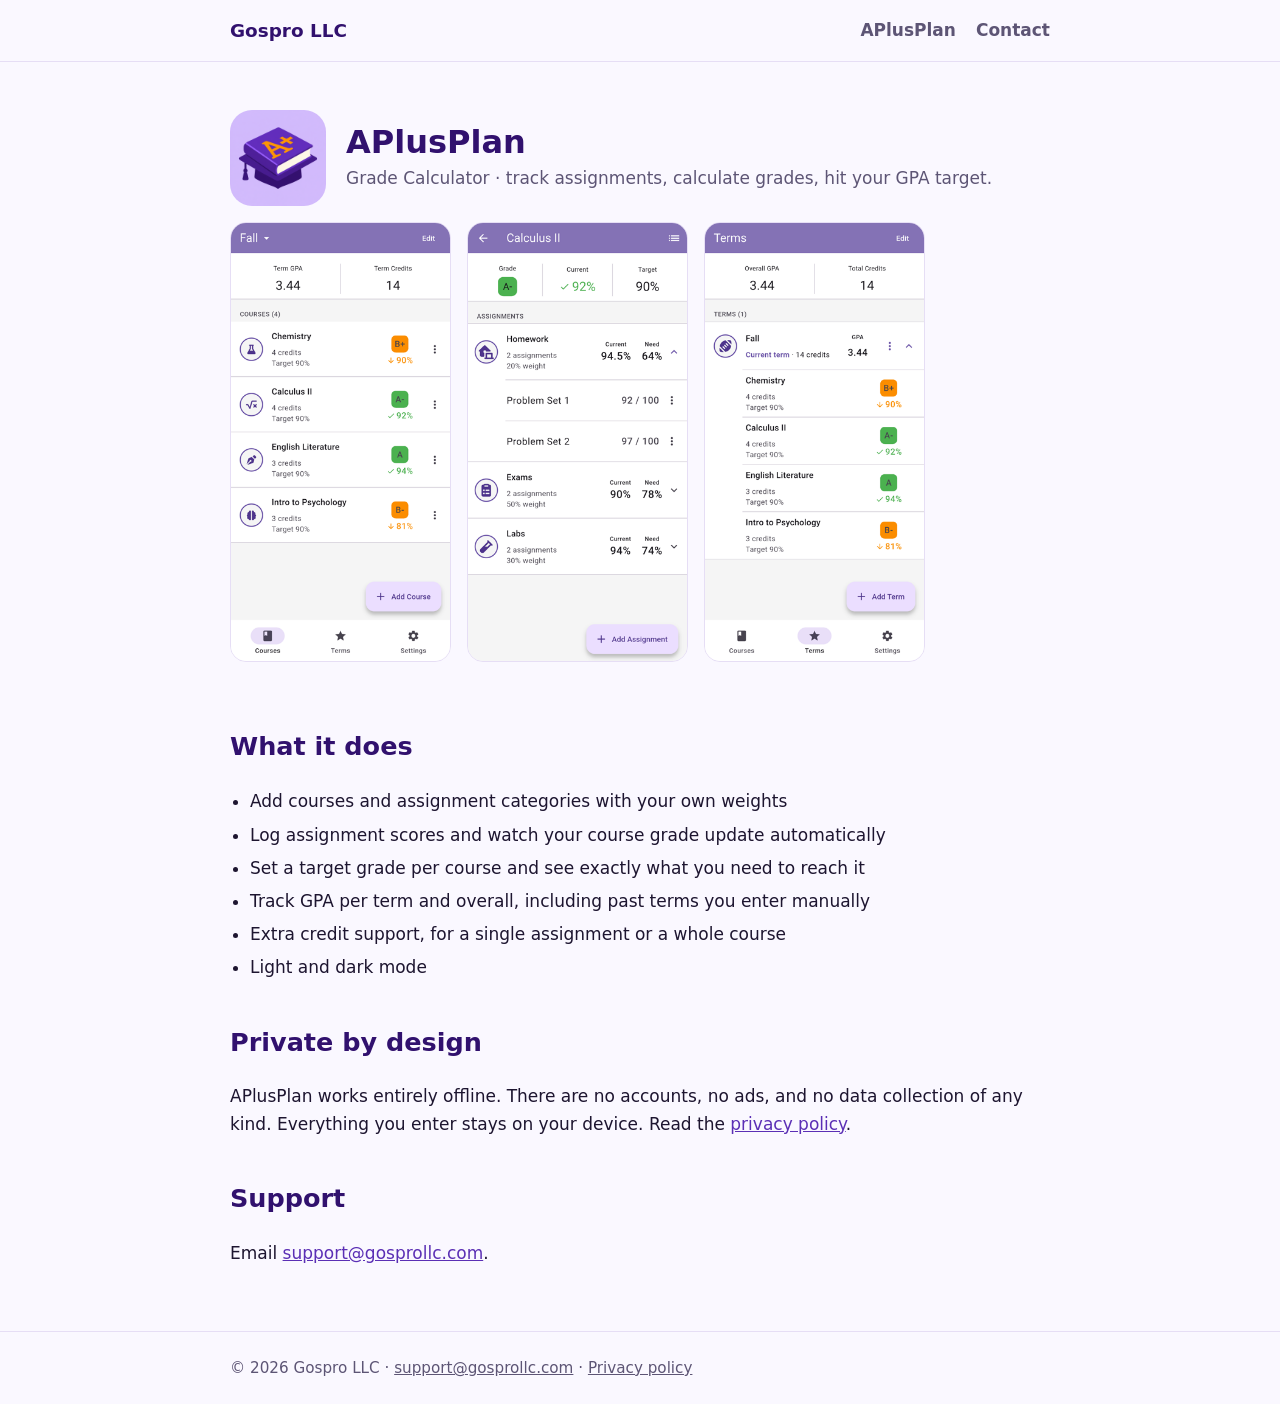
==== aplusplan/index.html @ e349e806 "Initial Gospro LLC site: home, APlusPlan page, privacy policy Co-Authored-By: Claude Sonnet 5.5 <nor" ====
<!doctype html>
<html lang="en"><head><meta charset="utf-8"><meta name="viewport" content="width=device-width,initial-scale=1">
<title>APlusPlan: Grade Calculator | Gospro LLC</title><meta name="description" content="Track assignments, calculate grades, and hit your GPA target. Works offline with no accounts or ads."><link rel="icon" href="../assets/aplusplan-icon.png">
<link rel="stylesheet" href="../style.css"></head><body>
<header class="site"><div class="wrap"><a class="logo" href="../">Gospro LLC</a>
<nav><a href="../aplusplan/">APlusPlan</a><a href="mailto:support@gosprollc.com">Contact</a></nav></div></header>
<main class="wrap">
<div class="app-head"><img src="../assets/aplusplan-icon.png" alt="APlusPlan icon"><div><h1>APlusPlan</h1><p class="tag">Grade Calculator &middot; track assignments, calculate grades, hit your GPA target.</p></div></div>
<div class="shots"><img src="../assets/01-courses.png" alt="Course list with grades and term GPA"><img src="../assets/02-course-detail.png" alt="Course detail with weighted categories and assignments"><img src="../assets/04-terms.png" alt="Terms with overall GPA"></div>
<h2>What it does</h2>
<ul class="feat"><li>Add courses and assignment categories with your own weights</li>
<li>Log assignment scores and watch your course grade update automatically</li>
<li>Set a target grade per course and see exactly what you need to reach it</li>
<li>Track GPA per term and overall, including past terms you enter manually</li>
<li>Extra credit support, for a single assignment or a whole course</li>
<li>Light and dark mode</li></ul>
<h2>Private by design</h2>
<p>APlusPlan works entirely offline. There are no accounts, no ads, and no data collection of any kind. Everything you enter stays on your device. Read the <a href="privacy/">privacy policy</a>.</p>
<h2>Support</h2>
<p>Email <a href="mailto:support@gosprollc.com">support@gosprollc.com</a>.</p>
</main>
<footer><div class="wrap">&copy; 2026 Gospro LLC &middot; <a href="mailto:support@gosprollc.com">support@gosprollc.com</a> &middot; <a href="../aplusplan/privacy/">Privacy policy</a></div></footer>
</body></html>
---- style.css ----
:root{--bg:#faf8ff;--surface:#fff;--text:#1d1530;--muted:#5d5575;--brand:#5b2fb5;--deep:#31116e;--accent:#ff9500;--line:#e6def5}
@media (prefers-color-scheme:dark){:root{--bg:#120c1f;--surface:#1c1330;--text:#f1ecfb;--muted:#b3a9cc;--brand:#b79cf5;--deep:#d8c9fa;--line:#2f2548}}
*{box-sizing:border-box}
body{margin:0;background:var(--bg);color:var(--text);font:17px/1.6 system-ui,-apple-system,"Segoe UI",Roboto,sans-serif}
a{color:var(--brand)}
.wrap{max-width:860px;margin:0 auto;padding:0 20px}
header.site{border-bottom:1px solid var(--line)}
header.site .wrap{display:flex;justify-content:space-between;align-items:center;padding-top:16px;padding-bottom:16px}
.logo{font-weight:800;font-size:1.15rem;color:var(--deep);text-decoration:none}
nav a{margin-left:20px;text-decoration:none;color:var(--muted);font-weight:600}
nav a:hover{color:var(--brand)}
.hero{padding:64px 0 40px}
h1{font-size:clamp(2rem,5vw,3rem);line-height:1.15;margin:0 0 16px;color:var(--deep)}
h2{color:var(--deep);margin-top:40px}
.lead{font-size:1.2rem;color:var(--muted);max-width:40ch}
.card{display:flex;gap:20px;align-items:center;background:var(--surface);border:1px solid var(--line);border-radius:20px;padding:24px;text-decoration:none;color:inherit;margin:24px 0}
.card img{width:88px;height:88px;border-radius:20px;flex:none}
.card h3{margin:0 0 4px;color:var(--deep)}
.card p{margin:0;color:var(--muted)}
.shots{display:flex;gap:16px;overflow-x:auto;padding:8px 0 24px}
.shots img{height:440px;border-radius:16px;border:1px solid var(--line);flex:none}
ul.feat{padding-left:20px}ul.feat li{margin:6px 0}
.app-head{display:flex;gap:20px;align-items:center;margin:48px 0 8px}
.app-head img{width:96px;height:96px;border-radius:22px}
.app-head h1{margin:0;font-size:2rem}
.tag{color:var(--muted);margin:4px 0 0}
footer{border-top:1px solid var(--line);margin-top:64px;padding:24px 0;color:var(--muted);font-size:.95rem}
footer a{color:var(--muted)}
.policy{max-width:70ch}
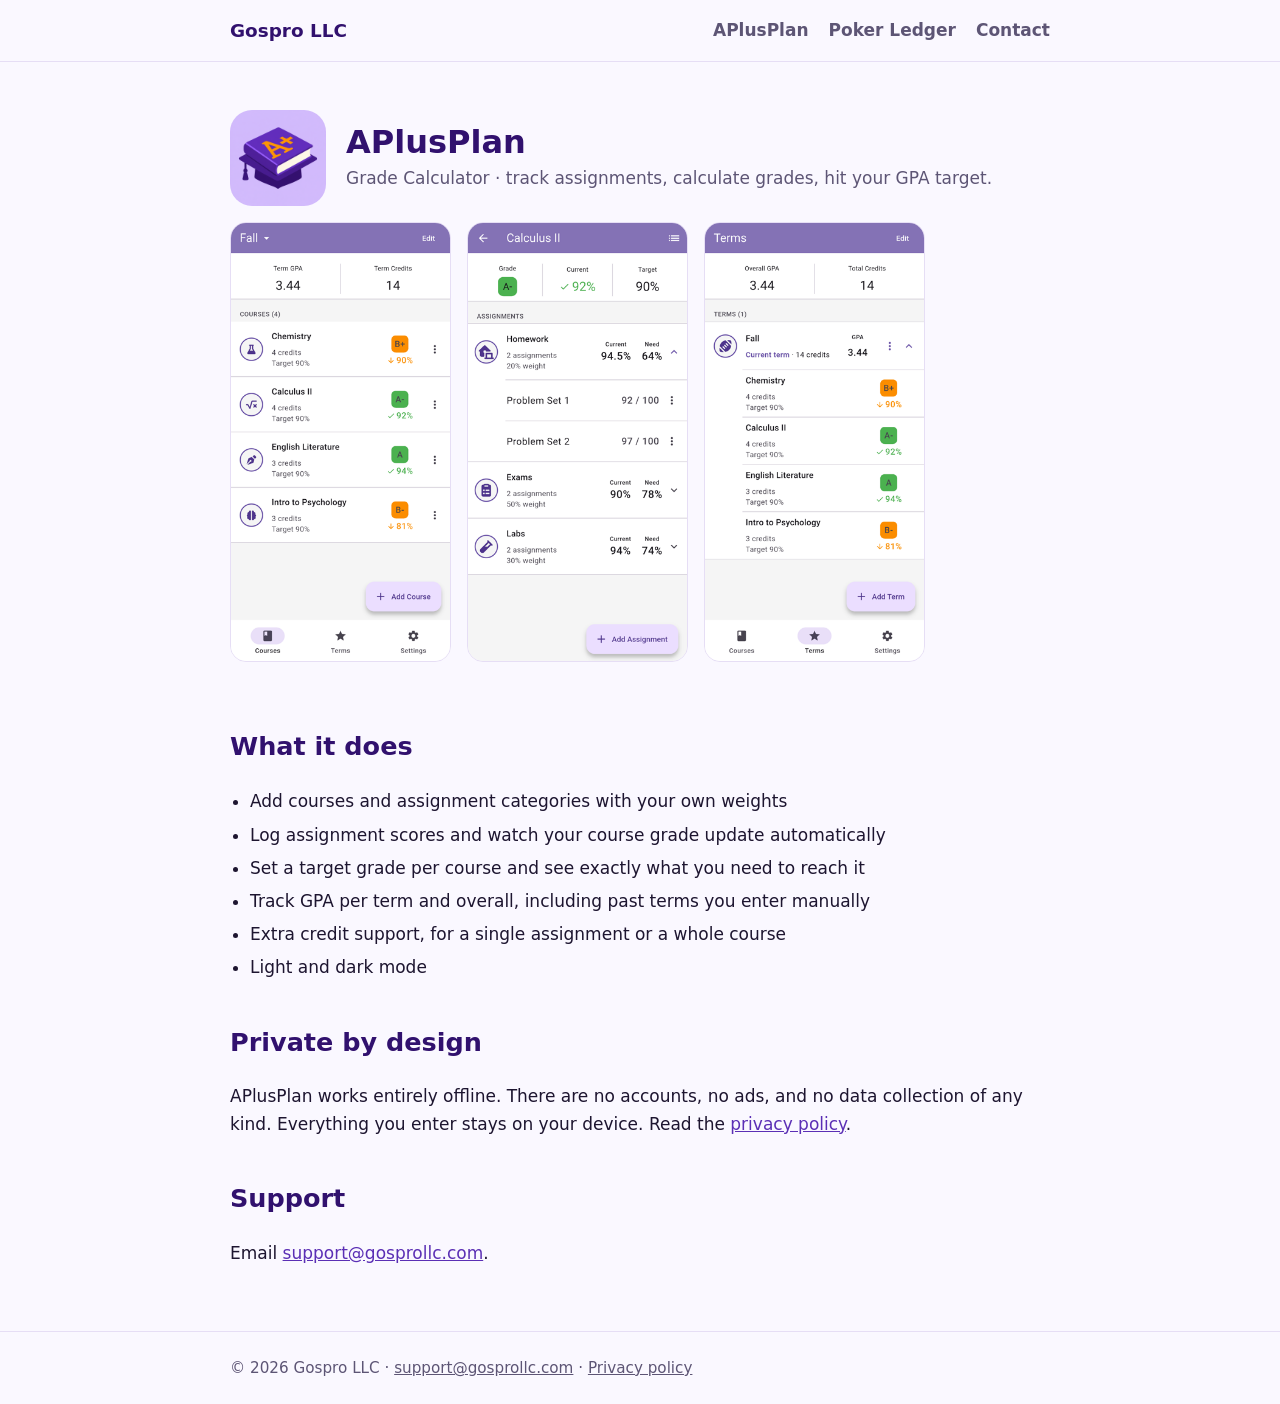
==== commit 4de48284: "Add Poker Ledger app page, privacy policy and support page Co-Authored-By: Claude Sonnet 5.5 <norepl" ====
--- a/aplusplan/index.html
+++ b/aplusplan/index.html
@@ -3,7 +3,7 @@
 <title>APlusPlan: Grade Calculator | Gospro LLC</title><meta name="description" content="Track assignments, calculate grades, and hit your GPA target. Works offline with no accounts or ads."><link rel="icon" href="../assets/aplusplan-icon.png">
 <link rel="stylesheet" href="../style.css"></head><body>
 <header class="site"><div class="wrap"><a class="logo" href="../">Gospro LLC</a>
-<nav><a href="../aplusplan/">APlusPlan</a><a href="mailto:support@gosprollc.com">Contact</a></nav></div></header>
+<nav><a href="../aplusplan/">APlusPlan</a><a href="../pokerledger/">Poker Ledger</a><a href="mailto:support@gosprollc.com">Contact</a></nav></div></header>
 <main class="wrap">
 <div class="app-head"><img src="../assets/aplusplan-icon.png" alt="APlusPlan icon"><div><h1>APlusPlan</h1><p class="tag">Grade Calculator &middot; track assignments, calculate grades, hit your GPA target.</p></div></div>
 <div class="shots"><img src="../assets/01-courses.png" alt="Course list with grades and term GPA"><img src="../assets/02-course-detail.png" alt="Course detail with weighted categories and assignments"><img src="../assets/04-terms.png" alt="Terms with overall GPA"></div>
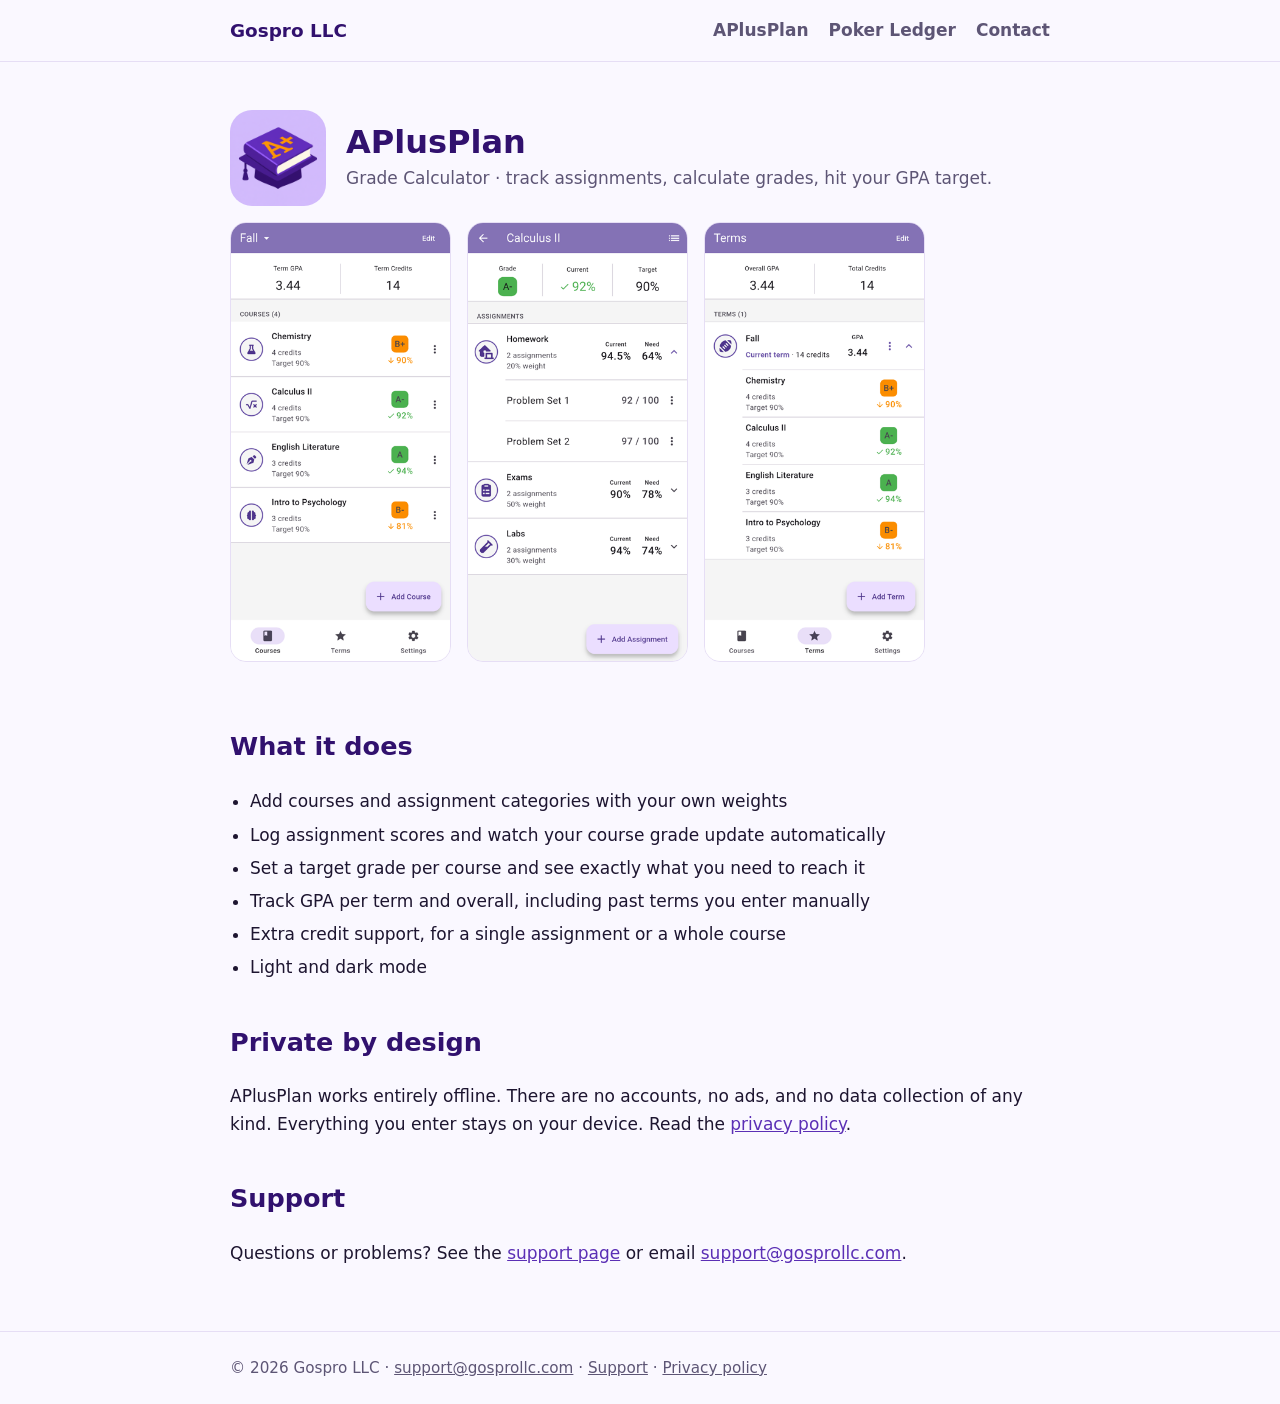
==== commit e5f95080: "Add the APlusPlan support page and link it from the app page Co-Authored-By: Claude Sonnet 5.5 <nore" ====
--- a/aplusplan/index.html
+++ b/aplusplan/index.html
@@ -17,7 +17,7 @@
 <h2>Private by design</h2>
 <p>APlusPlan works entirely offline. There are no accounts, no ads, and no data collection of any kind. Everything you enter stays on your device. Read the <a href="privacy/">privacy policy</a>.</p>
 <h2>Support</h2>
-<p>Email <a href="mailto:support@gosprollc.com">support@gosprollc.com</a>.</p>
+<p>Questions or problems? See the <a href="support/">support page</a> or email <a href="mailto:support@gosprollc.com">support@gosprollc.com</a>.</p>
 </main>
-<footer><div class="wrap">&copy; 2026 Gospro LLC &middot; <a href="mailto:support@gosprollc.com">support@gosprollc.com</a> &middot; <a href="../aplusplan/privacy/">Privacy policy</a></div></footer>
+<footer><div class="wrap">&copy; 2026 Gospro LLC &middot; <a href="mailto:support@gosprollc.com">support@gosprollc.com</a> &middot; <a href="../aplusplan/support/">Support</a> &middot; <a href="../aplusplan/privacy/">Privacy policy</a></div></footer>
 </body></html>
